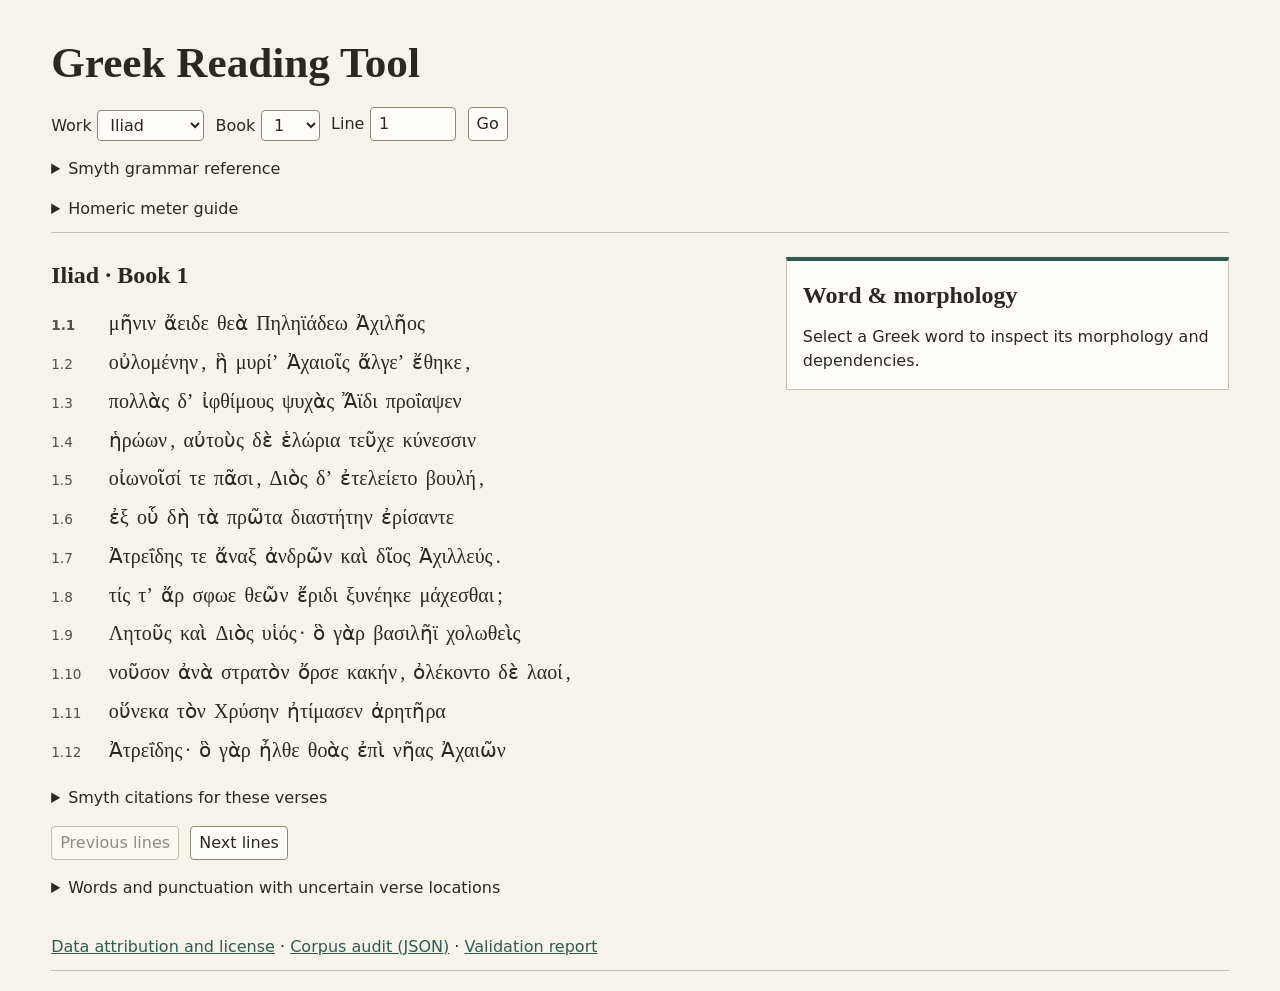
==== reader.html @ b23555dd "Publish Homeric Greek reader MVP with offline reference works" ====
<!doctype html>
<html lang="en">
<meta charset="utf-8">
<meta name="viewport" content="width=device-width, initial-scale=1">
<title>Greek Reading Tool</title>
<link rel="stylesheet" href="style.css">
<header><h1><a class="reader-title" href="index.html">Greek Reading Tool</a></h1>
<form id="passage">
<label>Work <select id="work"><option value="iliad">Iliad</option><option value="odyssey">Odyssey</option></select></label>
<label>Book <select id="book"></select></label>
<label>Line <input id="line" type="text" inputmode="numeric" pattern="[0-9]+" required value="1"></label>
<button>Go</button>
</form>
<details id="grammar-reference">
<summary>Smyth grammar reference</summary>
<p><a href="smyth.html" target="_blank" rel="noopener">Open the full offline grammar</a></p>
<label for="smyth-search">Search topics or section numbers</label>
<input id="smyth-search" type="search">
<ul id="smyth-results"></ul>
</details>
<details id="meter-guide">
<summary>Homeric meter guide</summary>
<h2>Reading dactylic hexameter</h2>
<p>Each verse has six feet. Feet 1–4 can be dactyls (<strong>– ⏑ ⏑</strong>, long–short–short) or spondees (<strong>– –</strong>, long–long). The fifth is usually a dactyl. The sixth ends <strong>– ×</strong>, where × can be long or short.</p>
<h3>How to scan a line</h3>
<ol>
<li>Read across word boundaries. A foot may start or end inside a word.</li>
<li>Mark syllables long by nature when they contain a long vowel or diphthong. A short vowel before two consonants usually gives a syllable long by position, even across words. A stop followed by a liquid can behave differently.</li>
<li>Fit the syllables into six feet. An apostrophe can mark an elided vowel that contributes no syllable. Homer can also shorten a long vowel or diphthong before another vowel, or combine two vowel sounds into one syllable.</li>
<li>Look for a <strong>caesura</strong>, a word break within a foot, often in the third foot. A word break at a foot boundary is a <strong>diaeresis</strong>.</li>
</ol>
<h3>Worked example · Iliad 1.1</h3>
<p class="greek" lang="grc">μῆνιν ἄ | ειδε θε | ὰ ‖ Πη | ληϊά | δεω Ἀχι | λῆος</p>
<p><strong>– ⏑ ⏑ | – ⏑ ⏑ | – ‖ – | – ⏑ ⏑ | – ⏑ ⏑ | – ×</strong></p>
<p>The third foot crosses the word break after θεὰ (‖). In the fifth foot, εω in Πηληϊάδεω scans as one syllable (synizesis).</p>
<p><a href="https://perseids-publications.github.io/harrington-trees/docs/harrington-greek-grammar-2016.pdf" target="_blank" rel="noopener">Harrington’s Greek Grammar · Dactylic Hexameter</a> includes worked examples from Odyssey 1.1–5.</p>
</details>
</header>
<main>
<section aria-labelledby="heading"><h2 id="heading">Homer</h2>
<p id="status" role="status"></p>
<div id="verses"></div>
<details id="homer-citations" hidden>
<summary>Smyth citations for these verses</summary>
<ul id="homer-citation-list"></ul>
</details>
<nav aria-label="Passage pages"><button id="previous">Previous lines</button><button id="next">Next lines</button></nav>
<details id="unplaced"><summary>Words and punctuation with uncertain verse locations</summary>
<p>These AGDT segments contain a token with multiple verse citations, a book-only citation, or no verse citation or reliable punctuation placement. Choose a segment to see those tokens in context.</p>
<label>AGDT segment <select id="uncertain"></select></label><button id="inspect">Inspect segment</button></details>
</section>
<aside aria-labelledby="analysis">
<h2 id="analysis" tabindex="-1">Word &amp; morphology</h2>
<div id="word" aria-live="polite">Select a Greek word to inspect its morphology and dependencies.</div>

<div id="dictionary"></div>
<div id="smyth-context"></div>
</aside>
<section id="syntax" aria-label="Dependency diagram"></section>
</main>
<footer><a href="PROVENANCE.md">Data attribution and license</a> · <a href="data/audit.json">Corpus audit (JSON)</a> · <a href="VALIDATION.md">Validation report</a></footer>
<script type="module" src="reader.mjs"></script>
</html>
---- style.css ----
* { box-sizing: border-box }
body { margin: 0 auto; max-width: 88rem; padding: 1.25rem clamp(1rem, 4vw, 4rem); background: #f6f3ec; color: #292823; font: 1rem/1.5 system-ui, sans-serif }
header, footer { border-block-end: 1px solid #c8c1b4; padding-block: 0.7rem }
h1, h2 { font-family: Georgia, serif; margin: 0 0 .7rem }
h1 { font-size: clamp(1.8rem, 4vw, 2.7rem) }
form, nav { display: flex; flex-wrap: wrap; gap: .7rem; align-items: end }
label { display: inline-flex; align-items: center; gap: .35rem }
input, select, button { font: inherit; color: inherit; border: 1px solid #8e8879; border-radius: .25rem; background: #fffdfa; padding: .25rem .5rem }
input { width: 5.4rem }
button { cursor: pointer }
button:disabled { opacity: .5; cursor: default }
a { color: #315b51 }
main { display: grid; grid-template-columns: minmax(0, 1.55fr) minmax(17rem, 1fr); gap: clamp(1rem, 4vw, 3rem); padding-block: 1.5rem }
aside { position: sticky; top: 1rem; align-self: start; max-height: min(28rem, calc(100vh - 2rem)); overflow-y: auto; border: 1px solid #c8c1b4; border-top: 4px solid #315b51; padding: 1rem; background: #fffdfa }
.verse { display: grid; grid-template-columns: 3.5rem 1fr; align-items: baseline; padding: .18rem 0 }
.verse-number, small { font-size: .85rem; color: #525047 }
.verse-number[aria-current] { font-weight: bold }
.greek { font: 1.25rem/1.65 Georgia, serif; overflow-wrap: anywhere }
.token { border: 0; padding: 0 .08em; background: transparent; border-radius: 0 }
.token:hover, .token:focus-visible { text-decoration: underline }
.token[aria-pressed=true] { background: #c9e2d8 }
.dependent { background: #e2ede6 }
summary { cursor: pointer }
details, nav { margin-top: 1rem }
ul { padding-inline-start: 1.1rem }
#syntax li { margin-block: .2rem }
#word p { margin: .35rem 0 }
#status:empty { display: none }
@media (max-width: 720px) {
  main { grid-template-columns: minmax(0, 1fr) }
  aside { position: static; max-height: min(22rem, 55vh) }
}
.greek { font-family: "Palatino Linotype", "Cambria", "Times New Roman", serif }
#syntax:empty { display: none }
#syntax { grid-column: 1 / -1; min-width: 0; border-top: 1px solid #c8c1b4 }
#syntax h3 { margin-bottom: .3rem }
#syntax p { margin-top: 0; font-size: .85rem }
.diagram-scroll { overflow-x: auto; border: 1px solid #c8c1b4; background: #fffdfa; padding-bottom: .45rem }
.diagram { position: relative }
.diagram svg { display: block }
.diagram path { fill: none; stroke: #776e62; stroke-width: 1.15 }
.diagram path.active { stroke: #22674f; stroke-width: 2.25 }
.diagram-words { display: flex; padding-left: 12px; text-align: center }
.diagram-words a, .diagram-words small { display: block; font-size: .78rem }
#syntax input[type=checkbox] { width: auto }
.diagram-scroll { margin-top: .55rem }
.diagram path.core { stroke: #354d65; stroke-width: 1.6 }
.diagram path.agreement { stroke: #785329; stroke-dasharray: 4 3; stroke-width: 1.6 }
.diagram path.context { stroke: #888 }
.diagram path.active { stroke: #22674f; stroke-width: 2.4 }
.diagram-words > div { flex: none }
.diagram-words .role { width: fit-content; margin: .15rem auto; padding: 0 .25rem; border-radius: .2rem; font-weight: 650; background: #e3ece7 }
.diagram-words .subject { background: #e1eaf4 }
.diagram-words .object { background: #f1e4d9 }
.diagram-words .agreement-label { color: #654620; padding-inline: .2rem; overflow-wrap: anywhere }
.diagram-words .roles { height: 2.9rem; display: flex; flex-direction: column; justify-content: end; align-items: center }
.diagram-words .vocative { background: #eee8f2 }


.diagram path.tag-mismatch { stroke: #785329; stroke-dasharray: 1 3; stroke-linecap: round; stroke-width: 1.8 }

.diagram path.subject-attribute { stroke: #596a80; stroke-dasharray: 1 3; stroke-linecap: round; stroke-width: 1.8 }
#dictionary:empty { display: none }
#dictionary { border-top: 1px solid #c8c1b4; margin-top: .8rem }
#dictionary h3 { margin: .6rem 0 .25rem }
#dictionary p { margin: .3rem 0 }
#smyth-search { width: min(100%, 18rem) }
#smyth-context:empty { display: none }
#smyth-context { margin-top: .8rem; border-top: 1px solid #c8c1b4 }

.home-works { list-style: none; padding: 0; display: grid; grid-template-columns: repeat(auto-fit, minmax(min(100%, 19rem), 1fr)); gap: 1rem; max-width: 48rem }
.home-works li { padding: 1rem; border: 1px solid #c8c1b4; border-radius: .35rem; background: #fffdfa }
.home-works h3 { margin: 0 0 .8rem; font: 1.5rem Georgia, serif }

.reader-title { color: inherit; text-decoration: none }
.reader-title:focus-visible { outline: 2px solid #315b51; outline-offset: 4px }
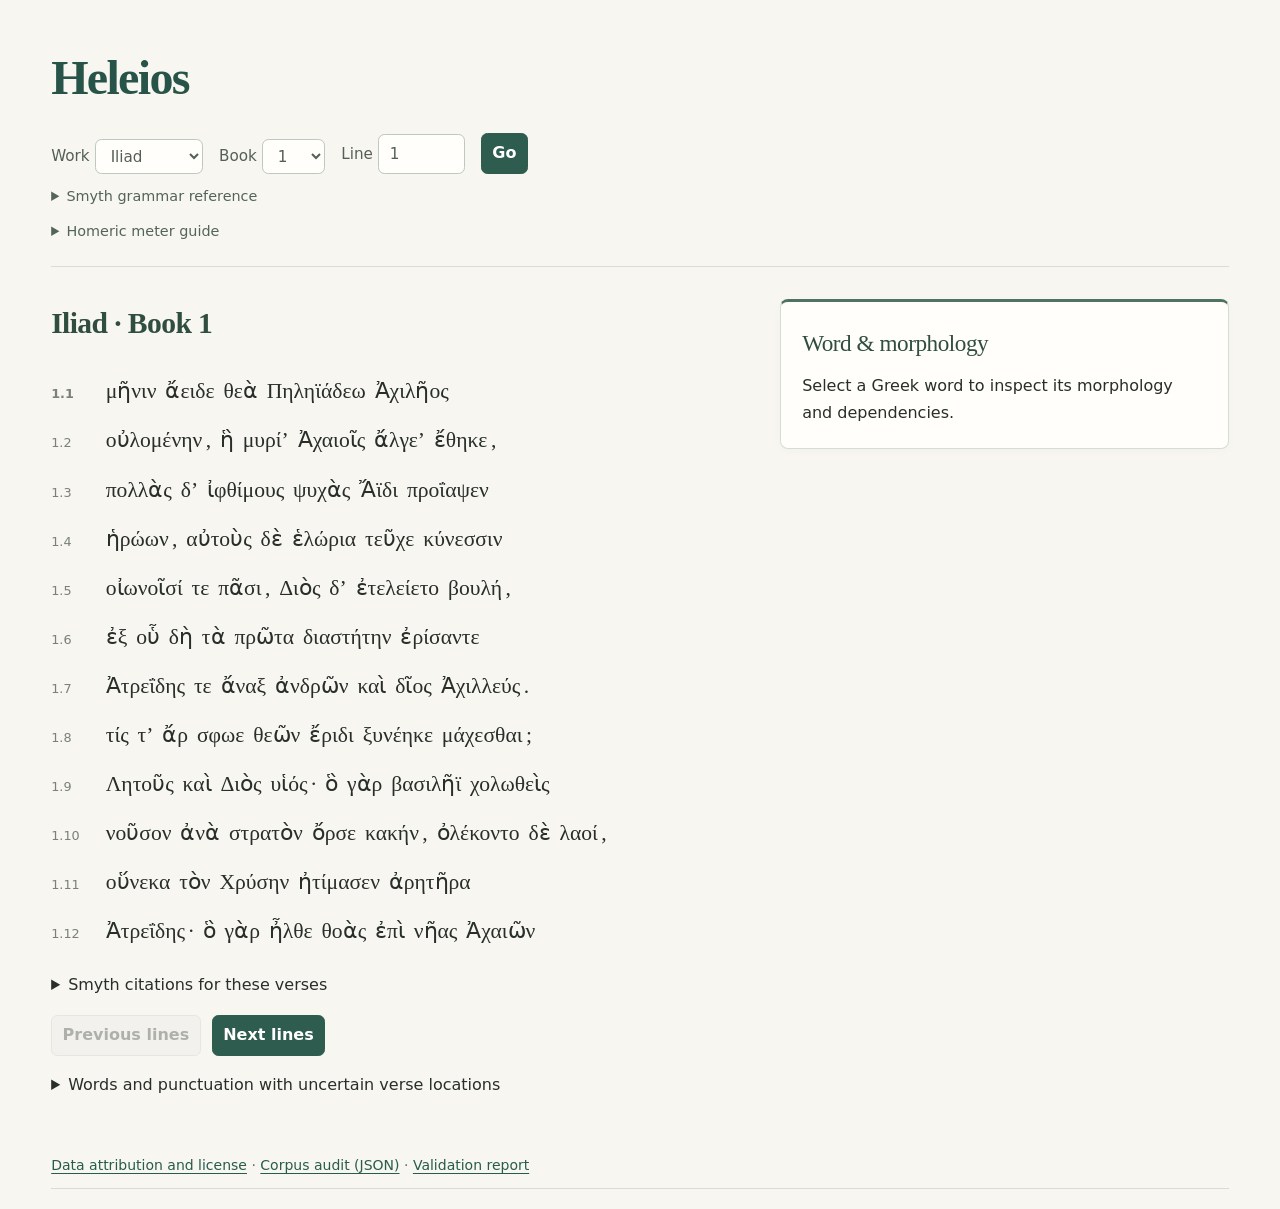
==== commit 074d2cae: "Introduce Heleios branding, refined design and problem reporting" ====
--- a/reader.html
+++ b/reader.html
@@ -2,9 +2,9 @@
 <html lang="en">
 <meta charset="utf-8">
 <meta name="viewport" content="width=device-width, initial-scale=1">
-<title>Greek Reading Tool</title>
+<title>Heleios</title>
 <link rel="stylesheet" href="style.css">
-<header><h1><a class="reader-title" href="index.html">Greek Reading Tool</a></h1>
+<header><h1><a class="reader-title" href="index.html">Heleios</a></h1>
 <form id="passage">
 <label>Work <select id="work"><option value="iliad">Iliad</option><option value="odyssey">Odyssey</option></select></label>
 <label>Book <select id="book"></select></label>
--- a/style.css
+++ b/style.css
@@ -76,3 +76,70 @@
 .reader-title:focus-visible { outline: 2px solid #315b51; outline-offset: 4px }
 
 
+
+.site-tagline { margin: 0 0 .4rem; color: #525047; font-size: 1rem }
+
+/* Homepage introduction and reading guidance. */
+.home-main { display: block; max-width: 64rem; padding-block: 1.6rem }
+.home-main > section + section, .home-main > details, .home-preview { margin-top: 2rem }
+.home-intro { max-width: 46rem }
+.home-intro h2 { font-size: clamp(1.7rem, 3vw, 2.3rem); line-height: 1.2; color: #315b51 }
+.home-intro p { max-width: 43rem }
+.preview-label { margin: 0 0 .7rem; font-size: .875rem; font-weight: 650; letter-spacing: .06em; text-transform: uppercase; color: #525047 }
+.home-help { max-width: 48rem }
+.home-help li { margin-block: .65rem }
+.home-preview { max-width: 48rem; border-top: 1px solid #c8c1b4; padding-top: 1.25rem; color: #525047 }
+.home-preview h2 { color: #292823; font-size: 1.3rem }
+.home-page footer { padding-block: 1rem }
+
+/* Approved Heleios visual styling. */
+body { background:#f8f6f0; color:#282e2a; max-width:84rem; line-height:1.65 }
+header { border-bottom:1px solid #d7dcd4; padding:1.1rem 0 1.4rem }
+h1 { color:#285348; font-size:clamp(2.1rem,4vw,3rem); letter-spacing:-.035em; margin-bottom:.35rem }
+h2 { letter-spacing:-.02em }
+.site-tagline { color:#636d65; font-size:1rem }
+a { color:#285c4c; text-underline-offset:.18em; text-decoration-thickness:1px }
+a:hover { color:#153e30 }
+button, input, select { border:1px solid #bdc8be; border-radius:.4rem; padding:.4rem .65rem; background:#fffefa }
+button { background:#2e5c4e; color:white; border-color:#2e5c4e; font-weight:550 }
+button:hover { background:#23483c }
+button:focus-visible, a:focus-visible, input:focus-visible, select:focus-visible, summary:focus-visible { outline:2px solid #86643a; outline-offset:3px }
+button:disabled { background:#eee; color:#676c68; border-color:#d4d7d2 }
+.home-main { padding-top:2.4rem; max-width:64rem }
+.home-intro { max-width:47rem }
+.home-intro h2 { font-weight:500; font-size:clamp(1.85rem,3.3vw,2.7rem); line-height:1.2; max-width:40rem }
+.home-intro p { font-size:1.06rem; color:#505b53; margin-top:1.15rem }
+.home-main > section + section { margin-top:2.6rem }
+.home-works { max-width:53rem; gap:1.3rem; margin-top:1.3rem }
+.home-works li { padding:1.4rem; border:1px solid #d4dcd3; border-top:3px solid #507262; border-radius:.55rem; background:#fffefa; box-shadow:0 3px 12px #26382b05 }
+.home-works h3 { font-size:1.8rem; margin-bottom:1.25rem }
+.home-works h3 a { text-decoration:none }
+.home-works label { color:#535e56; font-size:.95rem }
+.home-help { max-width:53rem }
+.home-help h2, .home-preview h2 { font-size:1.45rem; font-weight:500 }
+.home-help ul { padding-left:1.2rem }
+.home-help li { margin-block:.35rem }
+.home-help strong { color:#334f41; font-weight:600 }
+.home-preview { border-color:#d7dcd4; max-width:53rem; padding-top:1.6rem }
+.home-preview p:last-child { margin-top:1.4rem }
+footer { color:#606b62; font-size:.875rem; border-color:#d7dcd4; margin-top:1.3rem }
+#passage { margin-top:1rem; gap:1rem }
+#passage label { color:#536056; font-size:.95rem }
+header details { font-size:.9rem; margin-top:.7rem; color:#536458 }
+main { padding-top:2rem; gap:2rem }
+#heading { font-size:1.85rem; color:#304e40; margin-bottom:1.2rem }
+.verse { padding-block:.32rem; grid-template-columns:3.3rem 1fr }
+.verse-number { color:#7a8178; font-size:.8rem; font-variant-numeric:tabular-nums }
+.greek { font-size:1.35rem; line-height:1.8 }
+.token { color:inherit; font-weight:400; border-radius:.15rem; padding:0 .08em }
+.token:hover { background:#e9eee5; color:inherit }
+.token[aria-pressed=true] { background:#d7e5d8; color:#183c2b }
+aside { border:1px solid #d4dcd3; border-top:3px solid #507262; border-radius:.5rem; padding:1.35rem; background:#fffefa; max-height:min(32rem,calc(100vh - 2rem)); box-shadow:0 3px 12px #26382b05 }
+aside h2 { font-size:1.45rem; font-weight:500; color:#304e40 }
+#word p { margin-block:.6rem }
+#dictionary { border-color:#dde2d9; padding-top:.4rem }
+#dictionary h3 { font-size:1rem; color:#536458; font-weight:600 }
+#syntax { border-color:#d7dcd4; padding-top:1rem }
+#syntax h3 { font-family:Georgia,serif; font-size:1.35rem; font-weight:500; color:#304e40 }
+.diagram-scroll { border-color:#d4dcd3; border-radius:.4rem; background:#fffefa }
+@media(max-width:720px) { body { padding-inline:1rem } .home-main { padding-top:1.8rem } .home-works li { padding:1.15rem } aside { max-height:min(25rem,60vh) } }
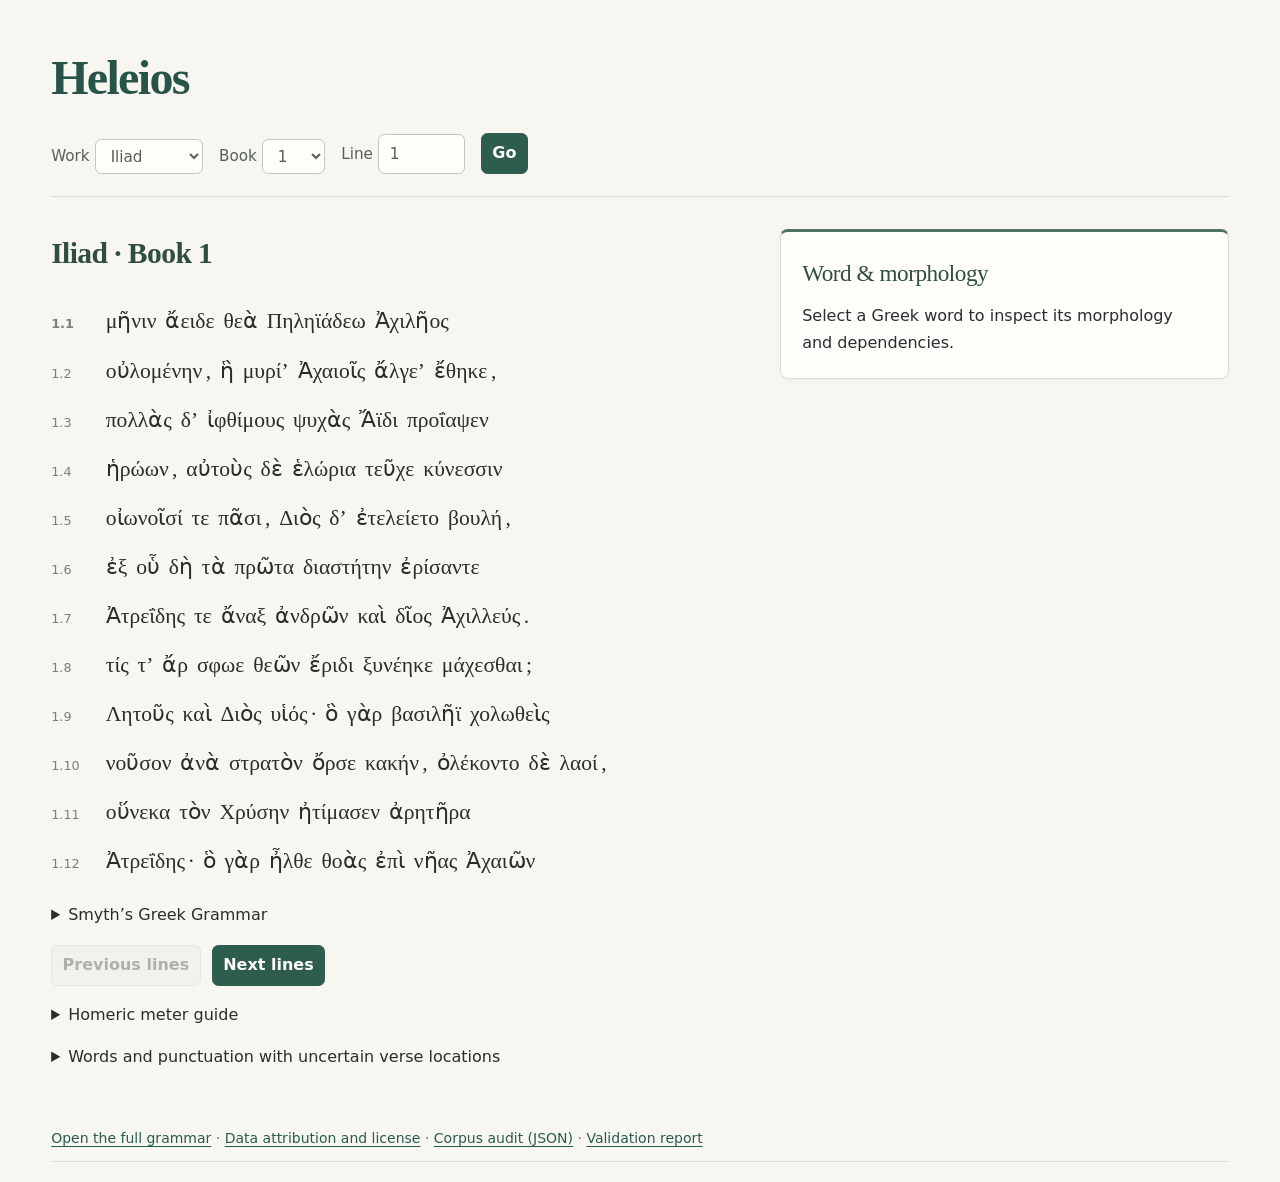
==== commit a6578f38: "Simplify reader grammar and meter navigation" ====
--- a/reader.html
+++ b/reader.html
@@ -2,6 +2,24 @@
 <html lang="en">
 <meta charset="utf-8">
 <meta name="viewport" content="width=device-width, initial-scale=1">
+<meta name="description" content="A companion for reading ancient texts, with vocabulary, morphology, sentence diagrams, and grammar references.">
+<meta property="og:type" content="website">
+<meta property="og:site_name" content="Heleios">
+<meta property="og:title" content="Heleios">
+<meta property="og:description" content="A companion for reading ancient texts.">
+<meta property="og:url" content="https://heleios.org/reader.html">
+<meta property="og:image" content="https://heleios.org/assets/share-preview.png">
+<meta property="og:image:type" content="image/png">
+<meta property="og:image:width" content="1200">
+<meta property="og:image:height" content="630">
+<meta property="og:image:alt" content="ἄνδρα above μοι ἔννεπε, in forest green on cream.">
+<meta name="twitter:card" content="summary_large_image">
+<meta name="twitter:title" content="Heleios">
+<meta name="twitter:description" content="A companion for reading ancient texts.">
+<meta name="twitter:image" content="https://heleios.org/assets/share-preview.png">
+<link rel="icon" type="image/png" sizes="32x32" href="assets/icon-32.png">
+<link rel="apple-touch-icon" sizes="180x180" href="assets/icon-180.png">
+<link rel="icon" type="image/png" sizes="512x512" href="assets/icon-512.png">
 <title>Heleios</title>
 <link rel="stylesheet" href="style.css">
 <header><h1><a class="reader-title" href="index.html">Heleios</a></h1>
@@ -11,16 +29,25 @@
 <label>Line <input id="line" type="text" inputmode="numeric" pattern="[0-9]+" required value="1"></label>
 <button>Go</button>
 </form>
-<details id="grammar-reference">
-<summary>Smyth grammar reference</summary>
-<p><a href="smyth.html" target="_blank" rel="noopener">Open the full offline grammar</a></p>
-<label for="smyth-search">Search topics or section numbers</label>
-<input id="smyth-search" type="search">
-<ul id="smyth-results"></ul>
+
+</header>
+<main>
+<section aria-labelledby="heading"><h2 id="heading">Homer</h2>
+<p id="status" role="status"></p>
+<div id="verses"></div>
+<details id="homer-citations">
+<summary>Smyth’s Greek Grammar</summary>
+<p><a href="smyth.html" target="_blank" rel="noopener">Open the full grammar</a></p>
+<div id="homer-citation-results" hidden>
+<h3>Citations for these verses</h3>
+<ul id="homer-citation-list"></ul>
+</div>
+<p id="homer-citation-status" role="status"></p>
 </details>
+<nav aria-label="Passage pages"><button id="previous">Previous lines</button><button id="next">Next lines</button></nav>
 <details id="meter-guide">
 <summary>Homeric meter guide</summary>
-<h2>Reading dactylic hexameter</h2>
+<h3>Reading dactylic hexameter</h3>
 <p>Each verse has six feet. Feet 1–4 can be dactyls (<strong>– ⏑ ⏑</strong>, long–short–short) or spondees (<strong>– –</strong>, long–long). The fifth is usually a dactyl. The sixth ends <strong>– ×</strong>, where × can be long or short.</p>
 <h3>How to scan a line</h3>
 <ol>
@@ -35,16 +62,6 @@
 <p>The third foot crosses the word break after θεὰ (‖). In the fifth foot, εω in Πηληϊάδεω scans as one syllable (synizesis).</p>
 <p><a href="https://perseids-publications.github.io/harrington-trees/docs/harrington-greek-grammar-2016.pdf" target="_blank" rel="noopener">Harrington’s Greek Grammar · Dactylic Hexameter</a> includes worked examples from Odyssey 1.1–5.</p>
 </details>
-</header>
-<main>
-<section aria-labelledby="heading"><h2 id="heading">Homer</h2>
-<p id="status" role="status"></p>
-<div id="verses"></div>
-<details id="homer-citations" hidden>
-<summary>Smyth citations for these verses</summary>
-<ul id="homer-citation-list"></ul>
-</details>
-<nav aria-label="Passage pages"><button id="previous">Previous lines</button><button id="next">Next lines</button></nav>
 <details id="unplaced"><summary>Words and punctuation with uncertain verse locations</summary>
 <p>These AGDT segments contain a token with multiple verse citations, a book-only citation, or no verse citation or reliable punctuation placement. Choose a segment to see those tokens in context.</p>
 <label>AGDT segment <select id="uncertain"></select></label><button id="inspect">Inspect segment</button></details>
@@ -58,7 +75,7 @@
 </aside>
 <section id="syntax" aria-label="Dependency diagram"></section>
 </main>
-<footer><a href="PROVENANCE.md">Data attribution and license</a> · <a href="data/audit.json">Corpus audit (JSON)</a> · <a href="VALIDATION.md">Validation report</a></footer>
+<footer><a href="smyth.html" target="_blank" rel="noopener">Open the full grammar</a> · <a href="PROVENANCE.md">Data attribution and license</a> · <a href="data/audit.json">Corpus audit (JSON)</a> · <a href="VALIDATION.md">Validation report</a></footer>
 <script type="module" src="reader.mjs"></script>
 </html>
 
--- a/style.css
+++ b/style.css
@@ -39,7 +39,6 @@
 .diagram { position: relative }
 .diagram svg { display: block }
 .diagram path { fill: none; stroke: #776e62; stroke-width: 1.15 }
-.diagram path.active { stroke: #22674f; stroke-width: 2.25 }
 .diagram-words { display: flex; padding-left: 12px; text-align: center }
 .diagram-words a, .diagram-words small { display: block; font-size: .78rem }
 #syntax input[type=checkbox] { width: auto }
@@ -64,7 +63,6 @@
 #dictionary { border-top: 1px solid #c8c1b4; margin-top: .8rem }
 #dictionary h3 { margin: .6rem 0 .25rem }
 #dictionary p { margin: .3rem 0 }
-#smyth-search { width: min(100%, 18rem) }
 #smyth-context:empty { display: none }
 #smyth-context { margin-top: .8rem; border-top: 1px solid #c8c1b4 }
 
@@ -85,7 +83,6 @@
 .home-intro { max-width: 46rem }
 .home-intro h2 { font-size: clamp(1.7rem, 3vw, 2.3rem); line-height: 1.2; color: #315b51 }
 .home-intro p { max-width: 43rem }
-.preview-label { margin: 0 0 .7rem; font-size: .875rem; font-weight: 650; letter-spacing: .06em; text-transform: uppercase; color: #525047 }
 .home-help { max-width: 48rem }
 .home-help li { margin-block: .65rem }
 .home-preview { max-width: 48rem; border-top: 1px solid #c8c1b4; padding-top: 1.25rem; color: #525047 }
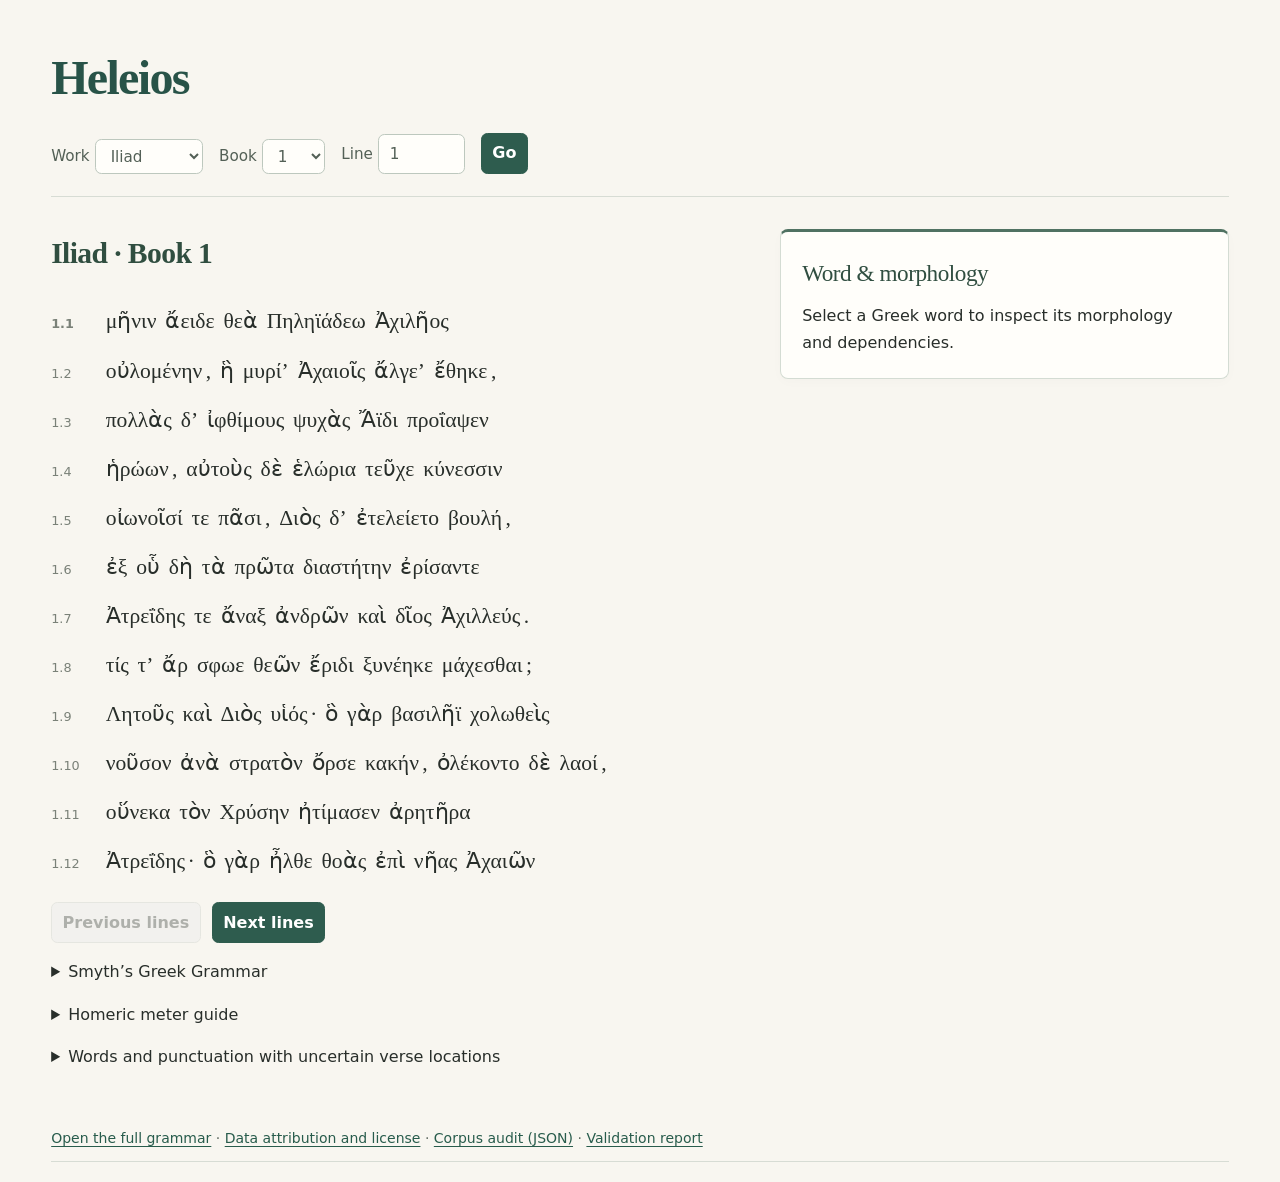
==== commit 43d80e8c: "Move Smyth panel below passage navigation" ====
--- a/reader.html
+++ b/reader.html
@@ -35,6 +35,8 @@
 <section aria-labelledby="heading"><h2 id="heading">Homer</h2>
 <p id="status" role="status"></p>
 <div id="verses"></div>
+
+<nav aria-label="Passage pages"><button id="previous">Previous lines</button><button id="next">Next lines</button></nav>
 <details id="homer-citations">
 <summary>Smyth’s Greek Grammar</summary>
 <p><a href="smyth.html" target="_blank" rel="noopener">Open the full grammar</a></p>
@@ -44,7 +46,6 @@
 </div>
 <p id="homer-citation-status" role="status"></p>
 </details>
-<nav aria-label="Passage pages"><button id="previous">Previous lines</button><button id="next">Next lines</button></nav>
 <details id="meter-guide">
 <summary>Homeric meter guide</summary>
 <h3>Reading dactylic hexameter</h3>
